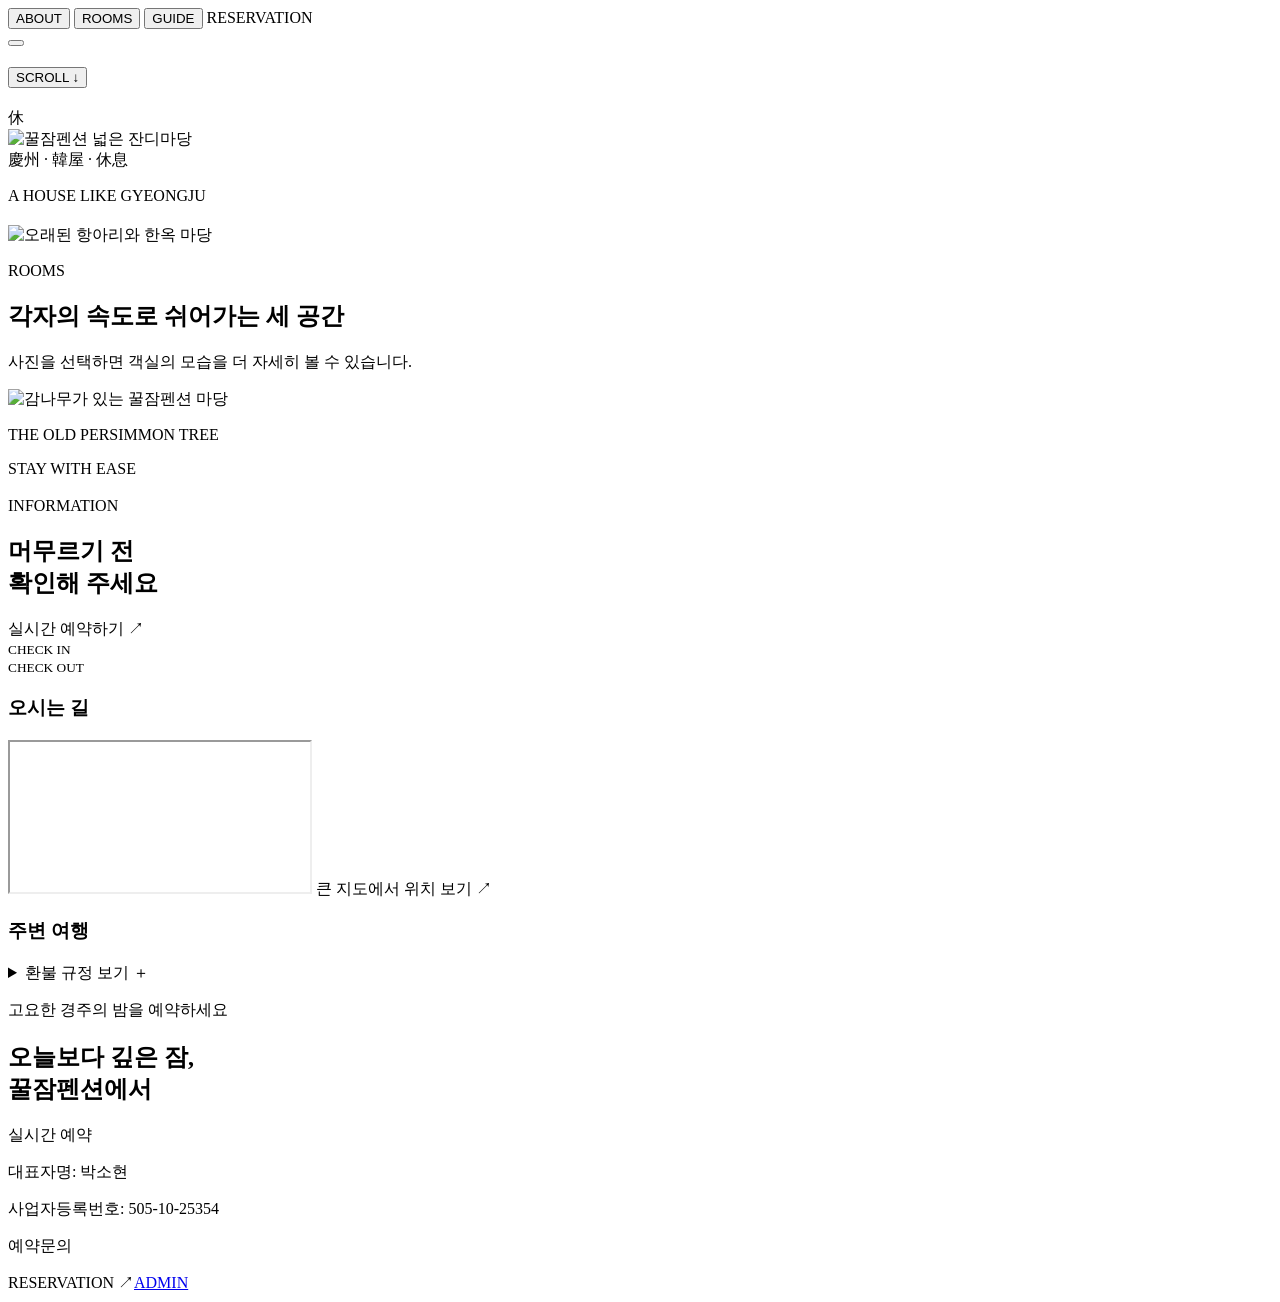
==== index.html @ 999bed1e "Add files via upload" ====
<!doctype html>
<html lang="ko">
<head>
  <meta charset="utf-8">
  <meta name="viewport" content="width=device-width, initial-scale=1">
  <title>경주 꿀잠펜션 | 프라이빗 한옥 독채펜션</title>
  <meta name="description" content="넓은 잔디마당과 오래된 감나무가 있는 경주 프라이빗 한옥 독채펜션">
  <meta property="og:title" content="경주 꿀잠펜션">
  <meta property="og:description" content="한옥의 시간 속에 머무는 편안한 밤">
  <meta property="og:image" content="assets/og.png">
  <link rel="stylesheet" href="assets/style.css">
</head>
<body>
  <main>
    <header class="site-header">
      <a class="brand" href="#top" aria-label="꿀잠펜션 홈"><span data-brand-en></span><strong data-brand></strong></a>
      <nav aria-label="주요 메뉴">
        <button type="button" data-go="story">ABOUT</button>
        <button type="button" data-go="rooms">ROOMS</button>
        <button type="button" data-go="guide">GUIDE</button>
        <a data-booking target="_blank" rel="noreferrer">RESERVATION</a>
      </nav>
      <button class="menu-button" type="button" aria-label="메뉴 열기"><i></i><i></i></button>
    </header>

    <section id="top" class="hero">
      <div class="hero-media" id="heroMedia"><div class="hero-shade"></div></div>
      <div class="hero-copy"><p id="heroEyebrow"></p><h1 id="heroTitle"></h1><em id="heroSubtitle"></em></div>
      <div class="hero-pager" id="heroPager" aria-label="메인 사진 선택"></div>
      <button class="scroll-cue" data-go="story" type="button">SCROLL <span>↓</span></button>
    </section>

    <section id="story" class="intro-section">
      <div class="intro-heading"><p class="eyebrow" id="introEyebrow"></p><h2 id="introTitle"></h2></div>
      <div class="intro-body"><p id="introBody"></p><div class="ink-mark">休</div></div>
    </section>

    <section class="story-section">
      <div class="story-image large"><img src="assets/images/exterior/exterior-04.webp" alt="꿀잠펜션 넓은 잔디마당"></div>
      <div class="story-copy">
        <span class="vertical-kicker">慶州 · 韓屋 · 休息</span>
        <p class="eyebrow">A HOUSE LIKE GYEONGJU</p>
        <h2 id="storyTitle"></h2><p id="storyBody"></p>
        <div class="story-detail"><img src="assets/images/exterior/exterior-02.webp" alt="오래된 항아리와 한옥 마당"></div>
      </div>
    </section>

    <section id="rooms" class="rooms-section">
      <div class="section-title"><div><p class="eyebrow">ROOMS</p><h2>각자의 속도로 쉬어가는 세 공간</h2></div><p>사진을 선택하면 객실의 모습을 더 자세히 볼 수 있습니다.</p></div>
      <div class="room-list" id="roomList"></div>
    </section>

    <section class="amenity-section">
      <div class="amenity-photo"><img src="assets/images/exterior/exterior-03.webp" alt="감나무가 있는 꿀잠펜션 마당"><p>THE OLD PERSIMMON TREE</p></div>
      <div class="amenity-copy"><p class="eyebrow">STAY WITH EASE</p><h2 id="amenityTitle"></h2><ul id="amenities"></ul></div>
    </section>

    <section id="guide" class="guide-section">
      <div class="guide-heading"><p class="eyebrow">INFORMATION</p><h2>머무르기 전<br>확인해 주세요</h2><a data-booking target="_blank" rel="noreferrer">실시간 예약하기 <span>↗</span></a></div>
      <div class="guide-content">
        <div class="time-grid"><div><small>CHECK IN</small><strong id="checkIn"></strong></div><div><small>CHECK OUT</small><strong id="checkOut"></strong></div></div>
        <div class="guide-row"><h3>오시는 길</h3><p id="address"></p></div>
        <div class="map-card">
          <iframe id="mapFrame" title="꿀잠펜션 위치 지도" loading="lazy" referrerpolicy="no-referrer-when-downgrade" allowfullscreen></iframe>
          <a id="mapLink" target="_blank" rel="noreferrer">큰 지도에서 위치 보기 <span>↗</span></a>
        </div>
        <div class="guide-row"><h3>주변 여행</h3><ul id="nearby"></ul></div>
        <details class="refund"><summary>환불 규정 보기 <span>＋</span></summary><ul id="refundPolicy"></ul></details>
      </div>
    </section>

    <section class="reservation-band">
      <p>고요한 경주의 밤을 예약하세요</p><h2>오늘보다 깊은 잠,<br>꿀잠펜션에서</h2>
      <div><a data-booking target="_blank" rel="noreferrer">실시간 예약</a><a id="phoneLink"><span data-phone></span></a></div>
    </section>

    <footer>
      <div class="footer-brand"><span data-brand-en></span><strong data-brand></strong></div>
      <div><p id="footerAddress"></p><p>대표자명: <span id="representativeName">박소현</span></p><p>사업자등록번호: <span id="businessNumber">505-10-25354</span></p><p>예약문의 <span data-phone></span></p></div>
      <div class="footer-links"><a data-booking target="_blank" rel="noreferrer">RESERVATION ↗</a><a href="admin.html">ADMIN</a></div>
    </footer>

    <div class="popup-stack" id="popupStack" aria-live="polite"></div>
    <div class="room-modal" id="roomModal" hidden></div>
  </main>
  <script src="site-data.js"></script>
  <script src="assets/site.js"></script>
</body>
</html>
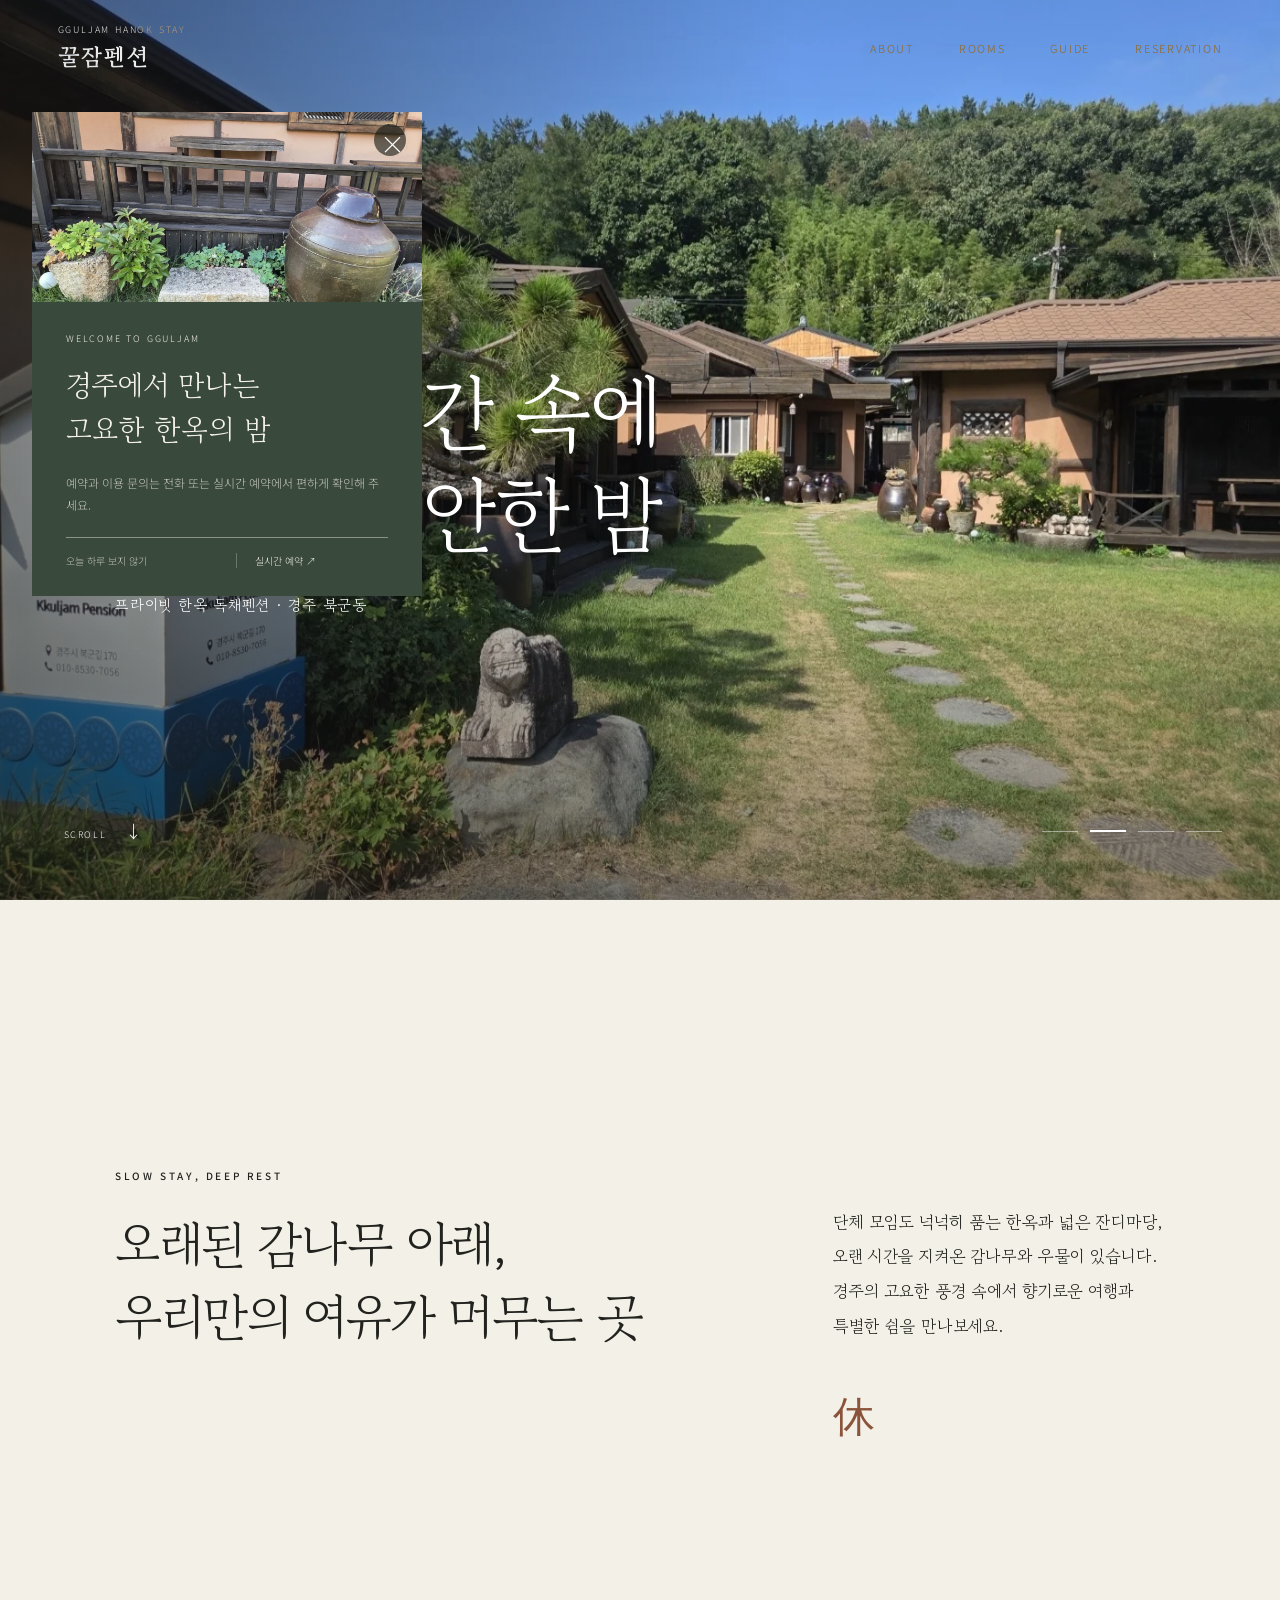
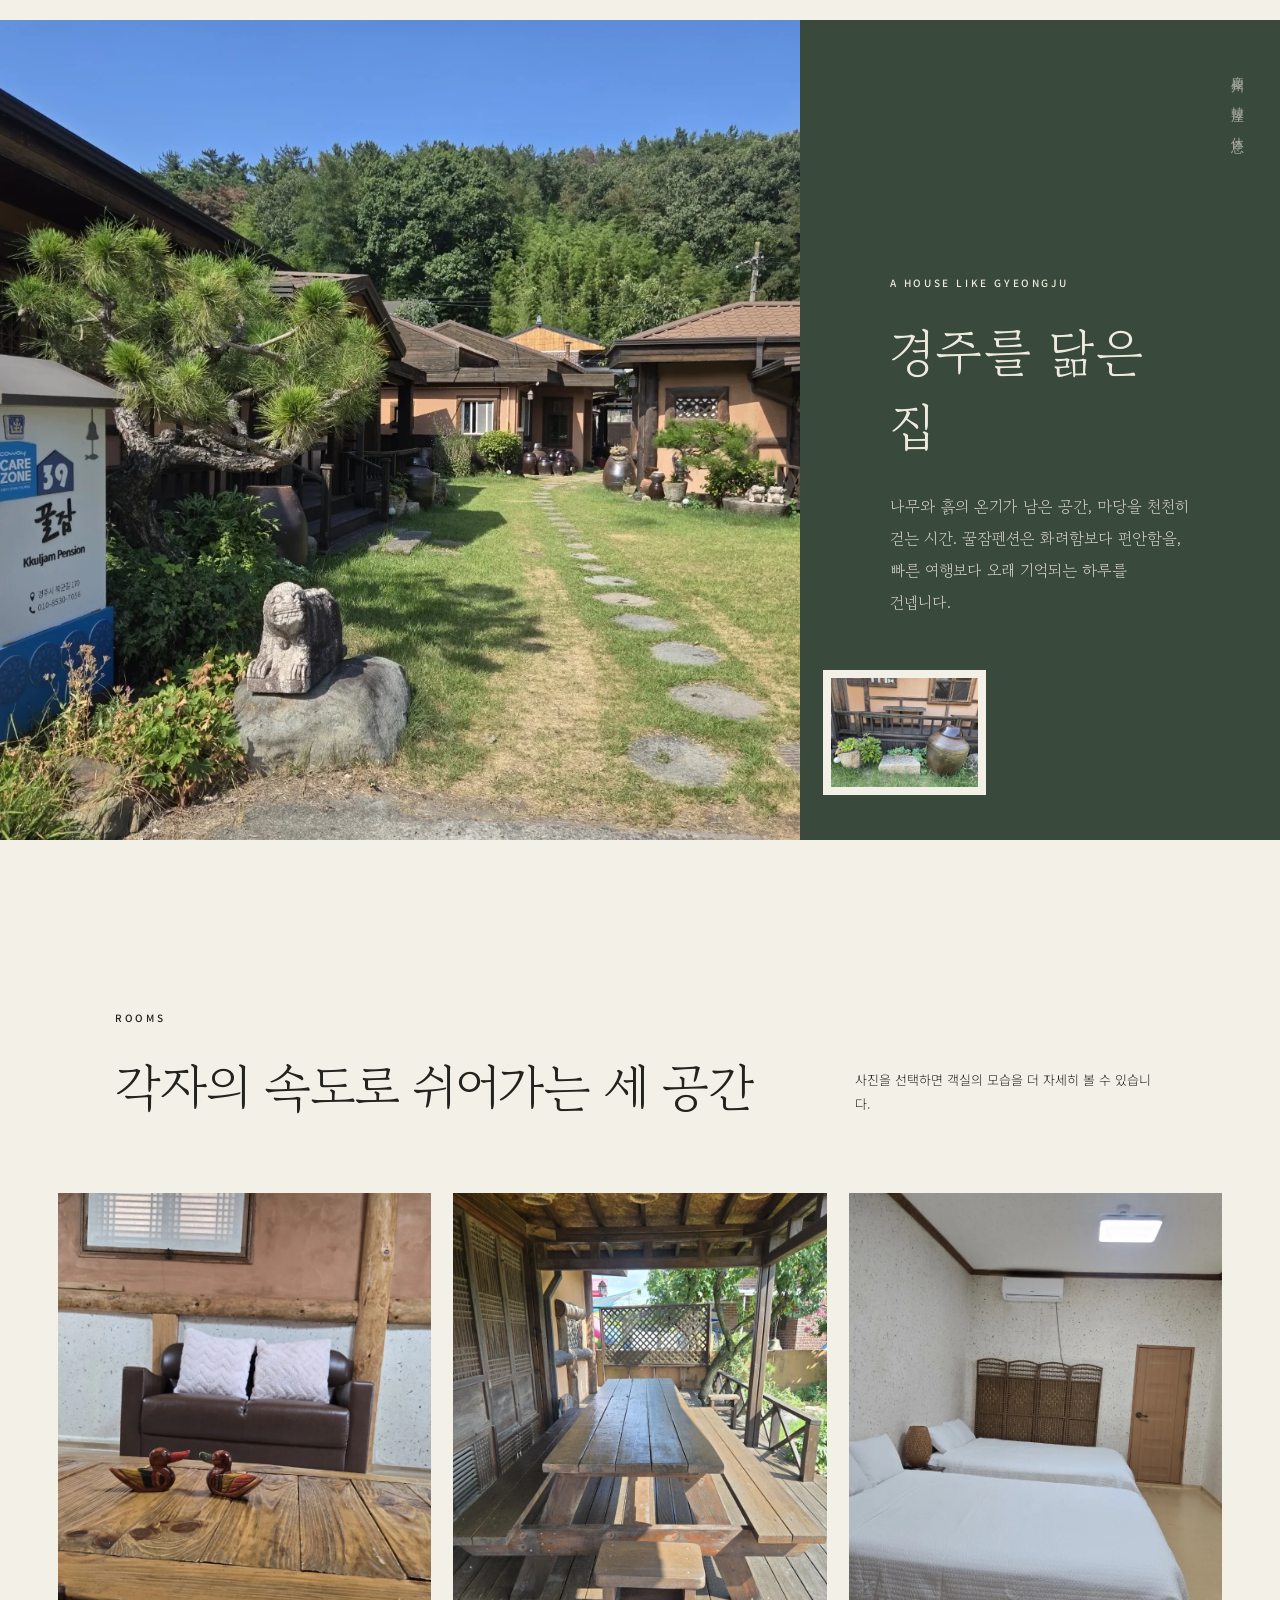
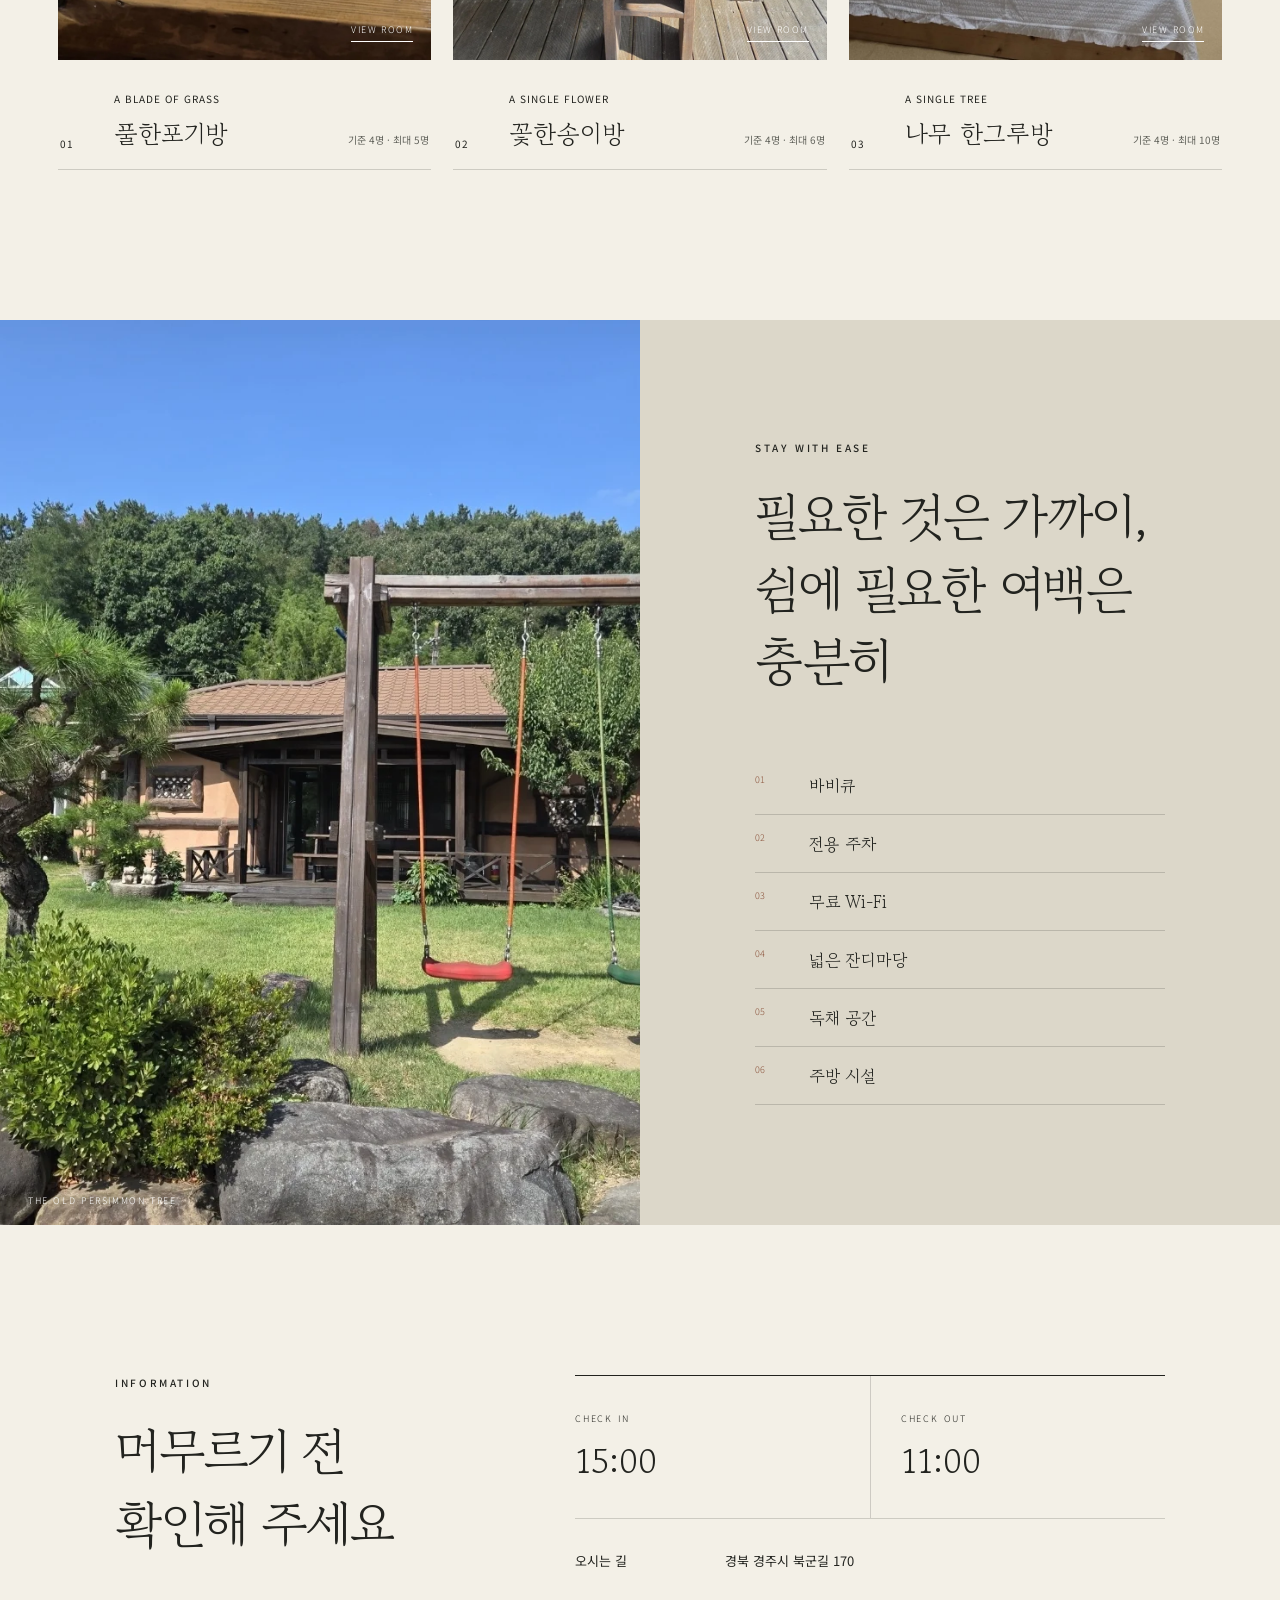
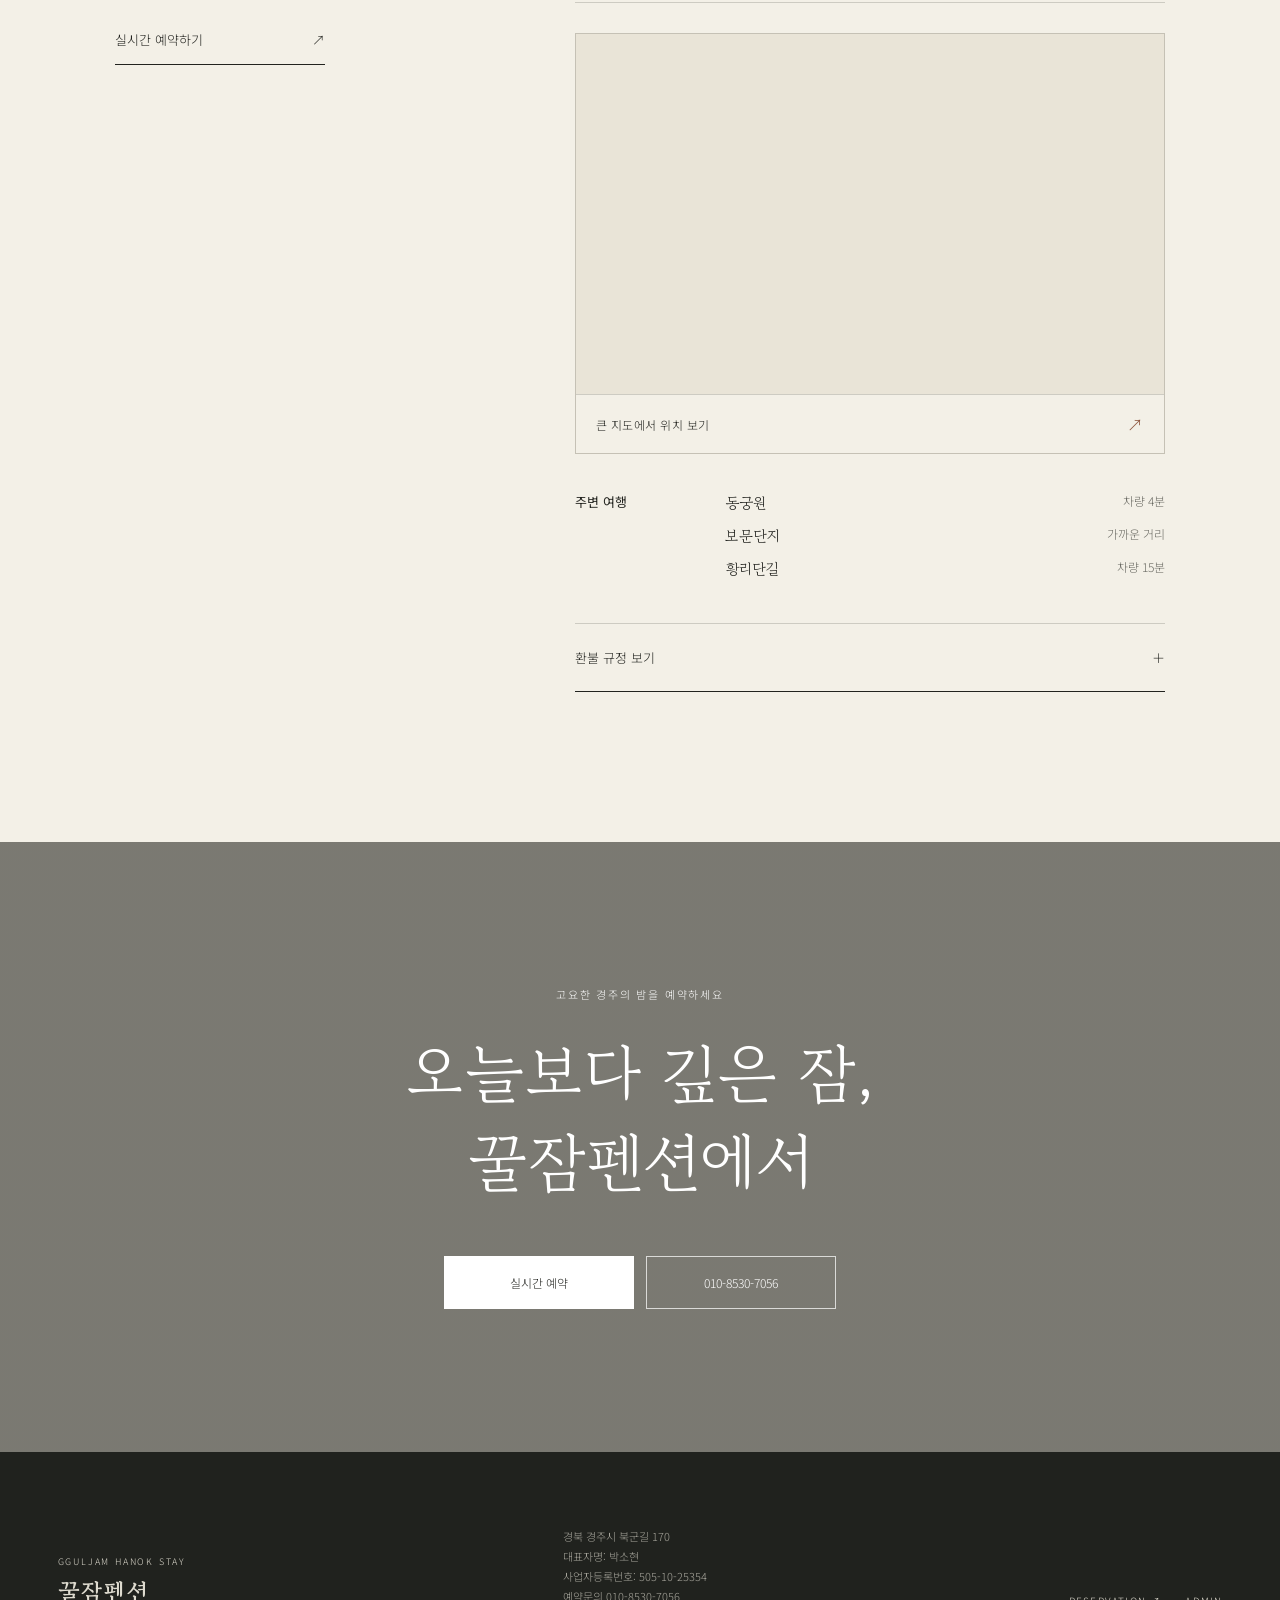
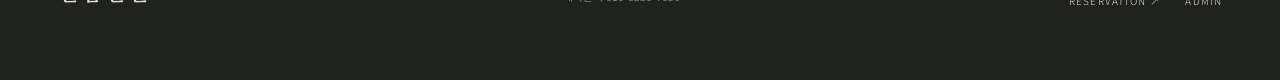
==== commit 43a604fb: "Force browsers to load corrected site data" ====
--- a/index.html
+++ b/index.html
@@ -83,7 +83,7 @@
     <div class="popup-stack" id="popupStack" aria-live="polite"></div>
     <div class="room-modal" id="roomModal" hidden></div>
   </main>
-  <script src="site-data.js"></script>
+  <script src="site-data.js?v=20260729-3"></script>
   <script src="assets/site.js"></script>
 </body>
 </html>
--- a/assets/style.css
+++ b/assets/style.css
@@ -0,0 +1,1192 @@
+@import url("https://fonts.googleapis.com/css2?family=Gowun+Batang:wght@400;700&family=Noto+Sans+KR:wght@300;400;500;600&display=swap");
+
+:root {
+  --ink: #22231f;
+  --paper: #f3f0e7;
+  --paper-dark: #e9e4d7;
+  --pine: #39493b;
+  --rust: #8c533b;
+  --line: rgba(34, 35, 31, 0.18);
+}
+
+* {
+  box-sizing: border-box;
+}
+
+[hidden] {
+  display: none !important;
+}
+
+html {
+  scroll-behavior: smooth;
+}
+
+body {
+  margin: 0;
+  color: var(--ink);
+  background: var(--paper);
+  font-family: "Noto Sans KR", sans-serif;
+  font-weight: 300;
+}
+
+button,
+input,
+textarea,
+select {
+  font: inherit;
+}
+
+button,
+a {
+  -webkit-tap-highlight-color: transparent;
+}
+
+a {
+  color: inherit;
+  text-decoration: none;
+}
+
+img {
+  display: block;
+  width: 100%;
+}
+
+.site-header {
+  position: fixed;
+  z-index: 50;
+  top: 0;
+  left: 0;
+  right: 0;
+  height: 96px;
+  display: flex;
+  align-items: center;
+  justify-content: space-between;
+  padding: 0 4.5vw;
+  color: white;
+  mix-blend-mode: difference;
+}
+
+.brand {
+  display: flex;
+  flex-direction: column;
+  gap: 3px;
+}
+
+.brand span,
+.footer-brand span {
+  font-size: 9px;
+  letter-spacing: 0.2em;
+}
+
+.brand strong,
+.footer-brand strong {
+  font-family: "Gowun Batang", serif;
+  font-size: 23px;
+  letter-spacing: 0.08em;
+}
+
+.site-header nav {
+  display: flex;
+  align-items: center;
+  gap: clamp(22px, 3.5vw, 56px);
+}
+
+.site-header nav button,
+.site-header nav a {
+  border: 0;
+  padding: 10px 0;
+  background: transparent;
+  color: inherit;
+  cursor: pointer;
+  font-size: 11px;
+  letter-spacing: 0.16em;
+}
+
+.menu-button {
+  display: none;
+}
+
+.hero {
+  position: relative;
+  height: 100svh;
+  min-height: 640px;
+  overflow: hidden;
+  color: #fff;
+}
+
+.hero-media,
+.hero-media img,
+.hero-shade {
+  position: absolute;
+  inset: 0;
+}
+
+.hero-media img {
+  height: 100%;
+  object-fit: cover;
+  opacity: 0;
+  transform: scale(1.035);
+  transition:
+    opacity 1.9s cubic-bezier(.4, 0, .2, 1),
+    transform 8s cubic-bezier(.2, .55, .25, 1);
+  will-change: opacity, transform;
+}
+
+.hero-media img.active {
+  opacity: 1;
+  transform: scale(1);
+}
+
+.hero-shade {
+  background:
+    linear-gradient(90deg, rgba(20, 21, 18, 0.5), transparent 62%),
+    linear-gradient(0deg, rgba(20, 21, 18, 0.4), transparent 46%);
+}
+
+.hero-copy {
+  position: absolute;
+  left: 9vw;
+  top: 50%;
+  transform: translateY(-44%);
+}
+
+.hero-copy p,
+.eyebrow {
+  margin: 0 0 24px;
+  font-size: 10px;
+  font-weight: 500;
+  letter-spacing: 0.26em;
+}
+
+.hero-copy h1 {
+  margin: 0;
+  font-family: "Gowun Batang", serif;
+  font-size: clamp(48px, 6.5vw, 94px);
+  font-weight: 400;
+  line-height: 1.23;
+  letter-spacing: -0.055em;
+}
+
+.hero-copy h1 span,
+.intro-heading h2 span,
+.amenity-copy h2 span,
+.welcome-popup h2 span {
+  display: block;
+}
+
+.hero-copy em {
+  display: block;
+  margin-top: 30px;
+  font-family: "Gowun Batang", serif;
+  font-size: 15px;
+  font-style: normal;
+  letter-spacing: 0.05em;
+}
+
+.hero-pager {
+  position: absolute;
+  right: 4.5vw;
+  bottom: 60px;
+  display: flex;
+  gap: 12px;
+}
+
+.hero-pager button {
+  width: 36px;
+  height: 18px;
+  border: 0;
+  padding: 8px 0;
+  background: transparent;
+  cursor: pointer;
+}
+
+.hero-pager span {
+  display: block;
+  height: 1px;
+  background: rgba(255,255,255,.45);
+}
+
+.hero-pager .active span {
+  height: 2px;
+  background: #fff;
+}
+
+.scroll-cue {
+  position: absolute;
+  left: 4.5vw;
+  bottom: 56px;
+  border: 0;
+  background: transparent;
+  color: white;
+  font-size: 9px;
+  letter-spacing: 0.18em;
+  cursor: pointer;
+}
+
+.scroll-cue span {
+  margin-left: 14px;
+  font-size: 17px;
+}
+
+.intro-section {
+  min-height: 720px;
+  display: grid;
+  grid-template-columns: 1.3fr 0.7fr;
+  gap: 8vw;
+  align-items: center;
+  padding: 130px 9vw;
+}
+
+.intro-heading h2,
+.amenity-copy h2,
+.guide-heading h2 {
+  margin: 0;
+  font-family: "Gowun Batang", serif;
+  font-size: clamp(38px, 4vw, 64px);
+  font-weight: 400;
+  line-height: 1.42;
+  letter-spacing: -0.05em;
+}
+
+.intro-body {
+  align-self: end;
+  max-width: 470px;
+  padding-bottom: 45px;
+}
+
+.intro-body > p {
+  margin: 0;
+  font-family: "Gowun Batang", serif;
+  font-size: 17px;
+  line-height: 2.05;
+  word-break: keep-all;
+}
+
+.ink-mark {
+  margin-top: 38px;
+  color: var(--rust);
+  font-family: "Gowun Batang", serif;
+  font-size: 42px;
+}
+
+.story-section {
+  display: grid;
+  grid-template-columns: 1.25fr 0.75fr;
+  min-height: 820px;
+  background: var(--pine);
+  color: #eeeade;
+}
+
+.story-image img {
+  height: 100%;
+  object-fit: cover;
+}
+
+.story-copy {
+  position: relative;
+  display: flex;
+  flex-direction: column;
+  justify-content: center;
+  padding: 110px 7vw;
+}
+
+.vertical-kicker {
+  position: absolute;
+  top: 46px;
+  right: 32px;
+  writing-mode: vertical-rl;
+  font-family: "Gowun Batang", serif;
+  font-size: 13px;
+  letter-spacing: 0.25em;
+  opacity: .6;
+}
+
+.story-copy h2 {
+  margin: 0 0 28px;
+  font-family: "Gowun Batang", serif;
+  font-size: clamp(38px, 4vw, 58px);
+  font-weight: 400;
+}
+
+.story-copy > p:not(.eyebrow) {
+  margin: 0;
+  font-family: "Gowun Batang", serif;
+  font-size: 16px;
+  line-height: 2;
+  word-break: keep-all;
+  opacity: .82;
+}
+
+.story-detail {
+  width: 54%;
+  margin: 52px 0 -210px -22%;
+  border: 8px solid var(--paper);
+}
+
+.rooms-section {
+  padding: 170px 4.5vw 150px;
+}
+
+.section-title {
+  display: flex;
+  justify-content: space-between;
+  align-items: end;
+  margin: 0 4.5vw 70px;
+}
+
+.section-title h2 {
+  margin: 0;
+  font-family: "Gowun Batang", serif;
+  font-size: clamp(34px, 4vw, 58px);
+  font-weight: 400;
+  letter-spacing: -0.04em;
+}
+
+.section-title > p {
+  max-width: 310px;
+  margin: 0 0 8px;
+  font-size: 13px;
+  line-height: 1.8;
+}
+
+.room-list {
+  display: grid;
+  grid-template-columns: repeat(3, 1fr);
+  gap: 22px;
+}
+
+.room-card button {
+  display: block;
+  width: 100%;
+  border: 0;
+  padding: 0;
+  background: transparent;
+  color: inherit;
+  text-align: left;
+  cursor: pointer;
+}
+
+.room-photo {
+  position: relative;
+  aspect-ratio: 4 / 5;
+  overflow: hidden;
+  background: var(--paper-dark);
+}
+
+.room-photo img {
+  height: 100%;
+  object-fit: cover;
+  transition: transform .7s ease;
+}
+
+.room-card button:hover .room-photo img {
+  transform: scale(1.035);
+}
+
+.room-photo span {
+  position: absolute;
+  right: 18px;
+  bottom: 18px;
+  border-bottom: 1px solid white;
+  padding-bottom: 5px;
+  color: white;
+  font-size: 9px;
+  letter-spacing: .16em;
+}
+
+.room-meta {
+  display: grid;
+  grid-template-columns: 40px 1fr auto;
+  align-items: end;
+  gap: 14px;
+  padding: 24px 2px 18px;
+  border-bottom: 1px solid var(--line);
+}
+
+.room-meta > p,
+.room-meta small,
+.room-meta strong {
+  margin: 0;
+  font-size: 10px;
+  font-weight: 400;
+  letter-spacing: .1em;
+}
+
+.room-meta h3 {
+  margin: 7px 0 0;
+  font-family: "Gowun Batang", serif;
+  font-size: 25px;
+  font-weight: 400;
+}
+
+.room-meta strong {
+  padding-bottom: 4px;
+  color: #62635c;
+  letter-spacing: 0;
+}
+
+.amenity-section {
+  display: grid;
+  grid-template-columns: 1fr 1fr;
+  min-height: 780px;
+  background: #dcd7c9;
+}
+
+.amenity-photo {
+  position: relative;
+}
+
+.amenity-photo img {
+  height: 100%;
+  object-fit: cover;
+}
+
+.amenity-photo p {
+  position: absolute;
+  left: 28px;
+  bottom: 18px;
+  margin: 0;
+  color: white;
+  font-size: 9px;
+  letter-spacing: .18em;
+}
+
+.amenity-copy {
+  padding: 120px 9vw;
+}
+
+.amenity-copy ul {
+  margin: 60px 0 0;
+  padding: 0;
+  list-style: none;
+}
+
+.amenity-copy li {
+  display: grid;
+  grid-template-columns: 54px 1fr;
+  padding: 16px 0;
+  border-bottom: 1px solid var(--line);
+  font-family: "Gowun Batang", serif;
+  font-size: 17px;
+}
+
+.amenity-copy li span {
+  color: var(--rust);
+  font-family: "Noto Sans KR", sans-serif;
+  font-size: 9px;
+}
+
+.guide-section {
+  display: grid;
+  grid-template-columns: .72fr 1.28fr;
+  padding: 150px 9vw;
+  gap: 10vw;
+}
+
+.guide-heading a {
+  display: inline-flex;
+  justify-content: space-between;
+  min-width: 210px;
+  margin-top: 55px;
+  padding: 15px 0;
+  border-bottom: 1px solid var(--ink);
+  font-size: 13px;
+}
+
+.guide-content {
+  border-top: 1px solid var(--ink);
+}
+
+.time-grid {
+  display: grid;
+  grid-template-columns: 1fr 1fr;
+  border-bottom: 1px solid var(--line);
+}
+
+.time-grid > div {
+  padding: 36px 30px 32px 0;
+}
+
+.time-grid > div + div {
+  border-left: 1px solid var(--line);
+  padding-left: 30px;
+}
+
+.time-grid small {
+  display: block;
+  margin-bottom: 12px;
+  font-size: 9px;
+  letter-spacing: .2em;
+}
+
+.time-grid strong {
+  font-family: "Gowun Batang", serif;
+  font-size: 34px;
+  font-weight: 400;
+}
+
+.guide-row {
+  display: grid;
+  grid-template-columns: 120px 1fr;
+  gap: 30px;
+  padding: 32px 0;
+  border-bottom: 1px solid var(--line);
+}
+
+.guide-row h3,
+.guide-row p {
+  margin: 0;
+  font-size: 13px;
+  font-weight: 400;
+}
+
+.guide-row ul {
+  margin: 0;
+  padding: 0;
+  list-style: none;
+}
+
+.guide-row li {
+  display: flex;
+  justify-content: space-between;
+  margin-bottom: 12px;
+  font-family: "Gowun Batang", serif;
+  font-size: 15px;
+}
+
+.guide-row li em {
+  color: #6a6a63;
+  font-family: "Noto Sans KR", sans-serif;
+  font-size: 12px;
+  font-style: normal;
+}
+
+.map-card {
+  overflow: hidden;
+  margin: 30px 0 6px;
+  border: 1px solid var(--line);
+  background: var(--paper-dark);
+}
+
+.map-card iframe {
+  display: block;
+  width: 100%;
+  height: 360px;
+  border: 0;
+  filter: saturate(.72) sepia(.08);
+}
+
+.map-card a {
+  display: flex;
+  justify-content: space-between;
+  align-items: center;
+  padding: 17px 20px;
+  border-top: 1px solid var(--line);
+  background: var(--paper);
+  font-size: 12px;
+  letter-spacing: .04em;
+}
+
+.map-card a span {
+  color: var(--rust);
+  font-size: 16px;
+}
+
+.refund {
+  padding: 24px 0;
+  border-bottom: 1px solid var(--ink);
+}
+
+.refund summary {
+  display: flex;
+  justify-content: space-between;
+  cursor: pointer;
+  font-size: 13px;
+  list-style: none;
+}
+
+.refund ul {
+  columns: 2;
+  margin: 25px 0 5px;
+  padding-left: 18px;
+  color: #62635c;
+  font-size: 12px;
+  line-height: 2;
+}
+
+.reservation-band {
+  min-height: 610px;
+  display: flex;
+  flex-direction: column;
+  align-items: center;
+  justify-content: center;
+  padding: 100px 24px;
+  text-align: center;
+  color: white;
+  background:
+    linear-gradient(rgba(35,35,29,.58), rgba(35,35,29,.58)),
+    url("/images/exterior/exterior-01.webp") center / cover;
+}
+
+.reservation-band > p {
+  margin: 0 0 25px;
+  font-size: 11px;
+  letter-spacing: .16em;
+}
+
+.reservation-band h2 {
+  margin: 0;
+  font-family: "Gowun Batang", serif;
+  font-size: clamp(42px, 5vw, 72px);
+  font-weight: 400;
+  line-height: 1.4;
+}
+
+.reservation-band > div {
+  display: flex;
+  gap: 12px;
+  margin-top: 50px;
+}
+
+.reservation-band a {
+  min-width: 190px;
+  padding: 17px 25px;
+  border: 1px solid rgba(255,255,255,.72);
+  font-size: 12px;
+}
+
+.reservation-band a:first-child {
+  background: white;
+  color: var(--ink);
+}
+
+footer {
+  display: grid;
+  grid-template-columns: 1fr 1fr auto;
+  align-items: end;
+  gap: 30px;
+  padding: 72px 4.5vw;
+  background: #20221e;
+  color: #dedbcf;
+}
+
+.footer-brand {
+  display: flex;
+  flex-direction: column;
+  gap: 6px;
+}
+
+footer p {
+  margin: 4px 0;
+  font-size: 11px;
+  opacity: .72;
+}
+
+.footer-links {
+  display: flex;
+  gap: 24px;
+  font-size: 10px;
+  letter-spacing: .12em;
+}
+
+.popup-stack {
+  position: fixed;
+  z-index: 60;
+  top: 112px;
+  left: 32px;
+  width: min(390px, calc(100vw - 36px));
+  max-height: calc(100vh - 132px);
+  display: flex;
+  flex-direction: column;
+  gap: 18px;
+  overflow-y: auto;
+  scrollbar-width: thin;
+}
+
+.welcome-popup {
+  position: relative;
+  flex: 0 0 auto;
+  width: 100%;
+  padding: 0;
+  overflow: hidden;
+  color: #f4f1e7;
+  background: var(--pine);
+  box-shadow: 0 22px 60px rgba(0,0,0,.22);
+}
+
+.welcome-popup > button {
+  position: absolute;
+  top: 12px;
+  right: 16px;
+  border: 0;
+  background: transparent;
+  width: 32px;
+  height: 32px;
+  border-radius: 50%;
+  color: white;
+  background: rgba(22,28,23,.62);
+  font-size: 25px;
+  cursor: pointer;
+}
+
+.popup-photo {
+  height: 190px;
+  background: #222a23;
+}
+
+.popup-photo img {
+  height: 100%;
+  object-fit: cover;
+}
+
+.popup-content {
+  padding: 30px 34px 28px;
+}
+
+.popup-content > p {
+  margin: 0 0 18px;
+  font-size: 9px;
+  letter-spacing: .2em;
+}
+
+.popup-content h2 {
+  margin: 0;
+  font-family: "Gowun Batang", serif;
+  font-size: 29px;
+  font-weight: 400;
+  line-height: 1.5;
+}
+
+.popup-content em {
+  display: block;
+  margin: 22px 0;
+  font-size: 12px;
+  font-style: normal;
+  line-height: 1.8;
+  opacity: .76;
+}
+
+.popup-actions {
+  display: grid;
+  grid-template-columns: 1fr 1fr;
+  gap: 18px;
+  align-items: center;
+  padding-top: 15px;
+  border-top: 1px solid rgba(255,255,255,.4);
+}
+
+.popup-actions button,
+.popup-actions a {
+  border: 0;
+  padding: 0;
+  color: inherit;
+  background: transparent;
+  font-size: 10px;
+}
+
+.popup-actions button {
+  cursor: pointer;
+  text-align: left;
+  opacity: .75;
+}
+
+.popup-actions a {
+  display: flex;
+  justify-content: space-between;
+  border-left: 1px solid rgba(255,255,255,.25);
+  padding-left: 18px;
+}
+
+.floating-call {
+  position: fixed;
+  z-index: 45;
+  right: 24px;
+  bottom: 24px;
+  width: 54px;
+  height: 54px;
+  display: none;
+  align-items: center;
+  justify-content: center;
+  border-radius: 50%;
+  color: white;
+  background: var(--rust);
+  box-shadow: 0 8px 25px rgba(0,0,0,.25);
+}
+
+.room-modal {
+  position: fixed;
+  z-index: 100;
+  inset: 0;
+  display: grid;
+  grid-template-columns: 1.4fr .6fr;
+  background: #191a17;
+  color: white;
+}
+
+.modal-close {
+  position: absolute;
+  z-index: 2;
+  top: 24px;
+  right: 30px;
+  border: 0;
+  background: transparent;
+  color: white;
+  font-size: 34px;
+  cursor: pointer;
+}
+
+.modal-photo {
+  position: relative;
+  min-height: 0;
+  background: #0d0e0c;
+}
+
+.modal-photo img {
+  height: 100%;
+  object-fit: contain;
+}
+
+.modal-photo button {
+  position: absolute;
+  bottom: 25px;
+  width: 50px;
+  height: 50px;
+  border: 1px solid rgba(255,255,255,.6);
+  color: white;
+  background: rgba(20,20,18,.4);
+  cursor: pointer;
+}
+
+.modal-photo button:first-of-type {
+  right: 78px;
+}
+
+.modal-photo button:last-of-type {
+  right: 22px;
+}
+
+.modal-info {
+  display: flex;
+  flex-direction: column;
+  justify-content: center;
+  padding: 8vw 6vw;
+  background: var(--pine);
+}
+
+.modal-info > p {
+  margin: 0 0 20px;
+  font-size: 9px;
+  letter-spacing: .18em;
+}
+
+.modal-info h2 {
+  margin: 0 0 15px;
+  font-family: "Gowun Batang", serif;
+  font-size: clamp(36px, 4vw, 58px);
+  font-weight: 400;
+}
+
+.modal-info strong {
+  font-size: 12px;
+  font-weight: 400;
+}
+
+.modal-info em {
+  margin-top: 35px;
+  font-family: "Gowun Batang", serif;
+  font-size: 15px;
+  font-style: normal;
+  line-height: 2;
+  opacity: .78;
+}
+
+.modal-count {
+  margin-top: 60px;
+  font-size: 10px;
+  letter-spacing: .12em;
+}
+
+@media (max-width: 900px) {
+  .site-header {
+    height: 78px;
+    padding: 0 22px;
+  }
+
+  .site-header nav {
+    position: fixed;
+    inset: 0;
+    display: flex;
+    flex-direction: column;
+    justify-content: center;
+    gap: 20px;
+    color: white;
+    background: var(--pine);
+    opacity: 0;
+    pointer-events: none;
+    transition: opacity .25s ease;
+  }
+
+  .site-header nav.open {
+    opacity: 1;
+    pointer-events: auto;
+  }
+
+  .site-header nav button,
+  .site-header nav a {
+    font-family: "Gowun Batang", serif;
+    font-size: 24px;
+  }
+
+  .menu-button {
+    position: relative;
+    z-index: 2;
+    display: block;
+    width: 34px;
+    height: 34px;
+    border: 0;
+    background: transparent;
+  }
+
+  .menu-button i {
+    position: absolute;
+    left: 4px;
+    width: 25px;
+    height: 1px;
+    background: white;
+  }
+
+  .menu-button i:first-child { top: 12px; }
+  .menu-button i:last-child { top: 20px; }
+
+  .hero-copy {
+    left: 8vw;
+    right: 8vw;
+  }
+
+  .hero-copy h1 {
+    font-size: clamp(44px, 12vw, 72px);
+  }
+
+  .hero-pager {
+    right: 22px;
+    bottom: 36px;
+  }
+
+  .scroll-cue {
+    left: 22px;
+    bottom: 33px;
+  }
+
+  .intro-section,
+  .story-section,
+  .amenity-section,
+  .guide-section {
+    grid-template-columns: 1fr;
+  }
+
+  .intro-section {
+    min-height: 0;
+    padding: 110px 8vw;
+  }
+
+  .intro-body {
+    padding-bottom: 0;
+  }
+
+  .story-image {
+    height: 65vw;
+    min-height: 380px;
+  }
+
+  .story-copy {
+    padding: 90px 9vw 150px;
+  }
+
+  .story-detail {
+    width: 48%;
+    margin: 50px 0 -210px 45%;
+  }
+
+  .rooms-section {
+    padding-top: 140px;
+  }
+
+  .section-title {
+    align-items: start;
+    flex-direction: column;
+    gap: 25px;
+  }
+
+  .room-list {
+    grid-template-columns: 1fr;
+    gap: 60px;
+  }
+
+  .room-photo {
+    aspect-ratio: 4 / 3;
+  }
+
+  .amenity-photo {
+    min-height: 520px;
+  }
+
+  .amenity-copy {
+    padding: 100px 9vw;
+  }
+
+  .guide-section {
+    padding: 110px 9vw;
+  }
+
+  .reservation-band a {
+    min-width: 160px;
+  }
+
+  footer {
+    grid-template-columns: 1fr 1fr;
+  }
+
+  .footer-links {
+    grid-column: 1 / -1;
+  }
+
+  .room-modal {
+    grid-template-columns: 1fr;
+    grid-template-rows: 65vh 35vh;
+  }
+
+  .modal-info {
+    padding: 35px 8vw;
+  }
+
+  .modal-info em,
+  .modal-count {
+    margin-top: 15px;
+  }
+}
+
+@media (max-width: 560px) {
+  .hero {
+    min-height: 620px;
+  }
+
+  .hero-media img {
+    object-position: 58% center;
+  }
+
+  .hero-copy h1 {
+    font-size: 44px;
+  }
+
+  .hero-copy em {
+    font-size: 13px;
+  }
+
+  .intro-heading h2,
+  .amenity-copy h2,
+  .guide-heading h2 {
+    font-size: 36px;
+  }
+
+  .story-copy {
+    padding-bottom: 120px;
+  }
+
+  .story-detail {
+    width: 62%;
+    margin-left: 32%;
+  }
+
+  .rooms-section {
+    padding: 120px 20px 100px;
+  }
+
+  .section-title {
+    margin: 0 0 50px;
+  }
+
+  .room-meta {
+    grid-template-columns: 30px 1fr;
+  }
+
+  .room-meta strong {
+    grid-column: 2;
+  }
+
+  .amenity-photo {
+    min-height: 420px;
+  }
+
+  .time-grid {
+    grid-template-columns: 1fr;
+  }
+
+  .time-grid > div + div {
+    border-left: 0;
+    border-top: 1px solid var(--line);
+    padding-left: 0;
+  }
+
+  .guide-row {
+    grid-template-columns: 1fr;
+    gap: 18px;
+  }
+
+  .map-card iframe {
+    height: 300px;
+  }
+
+  .refund ul {
+    columns: 1;
+  }
+
+  .reservation-band > div {
+    width: 100%;
+    flex-direction: column;
+  }
+
+  footer {
+    grid-template-columns: 1fr;
+    gap: 30px;
+  }
+
+  .footer-links {
+    grid-column: auto;
+  }
+
+  .popup-stack {
+    top: 88px;
+    right: 18px;
+    left: 18px;
+    width: auto;
+    max-height: calc(100vh - 106px);
+  }
+
+  .floating-call {
+    display: flex;
+  }
+
+  .popup-stack:not(:empty) ~ .floating-call {
+    display: none;
+  }
+
+  .room-modal {
+    grid-template-rows: 58vh 42vh;
+  }
+
+  .modal-info h2 {
+    font-size: 34px;
+  }
+
+  .modal-info em {
+    display: none;
+  }
+}
+
+@media (prefers-reduced-motion: reduce) {
+  * {
+    scroll-behavior: auto !important;
+    transition-duration: .01ms !important;
+    animation-duration: .01ms !important;
+  }
+}
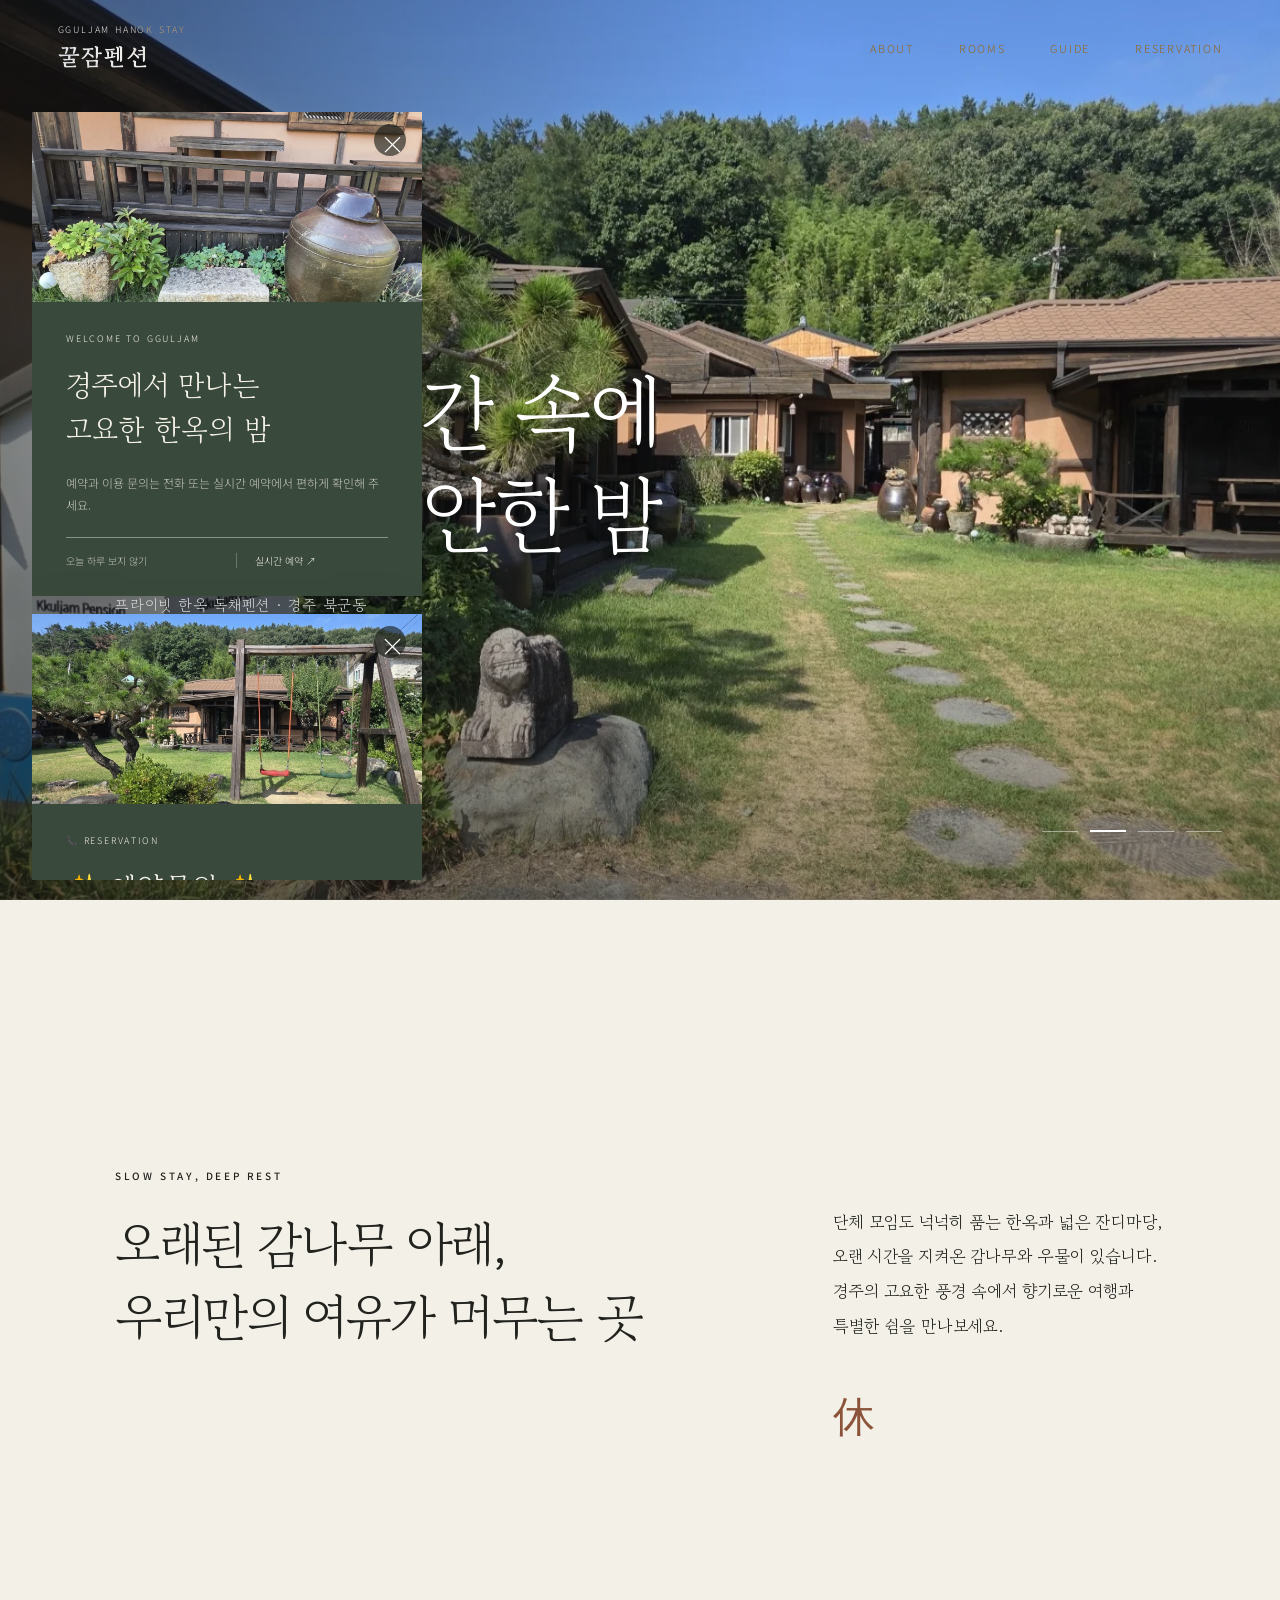
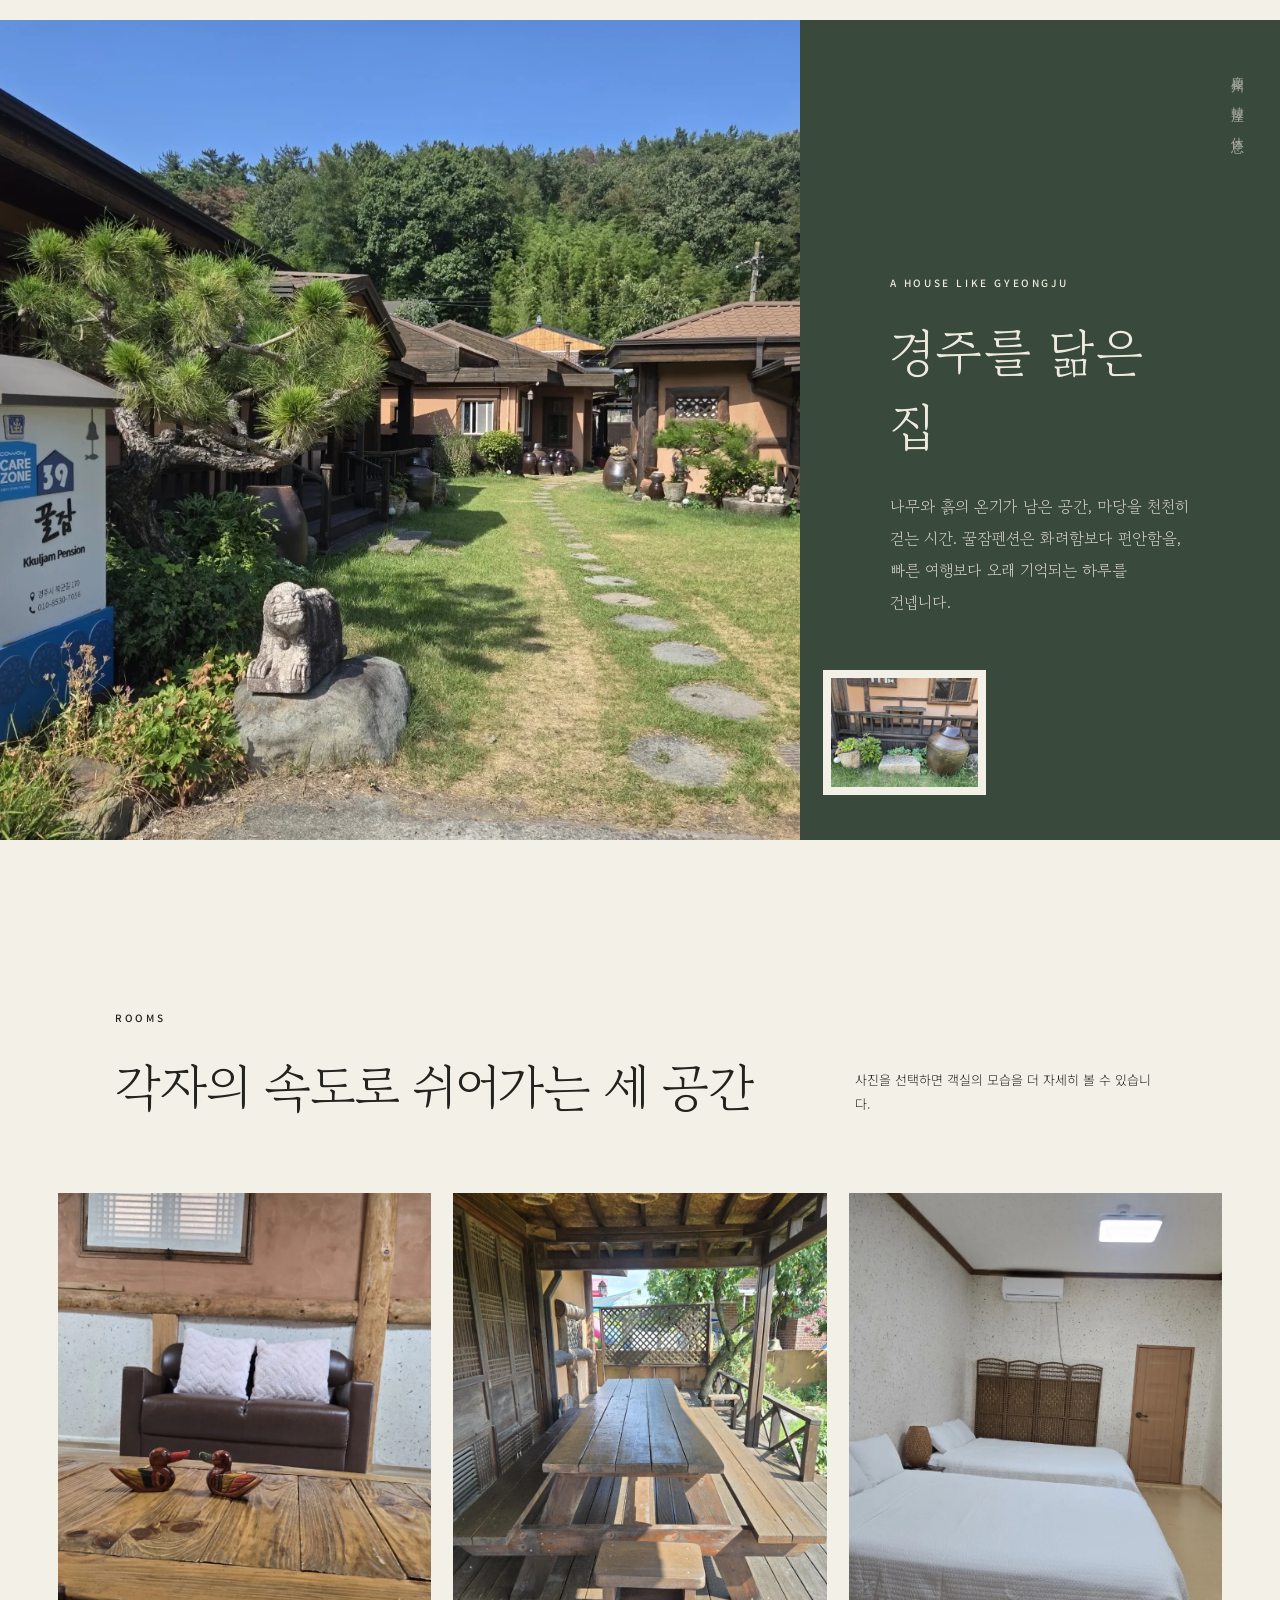
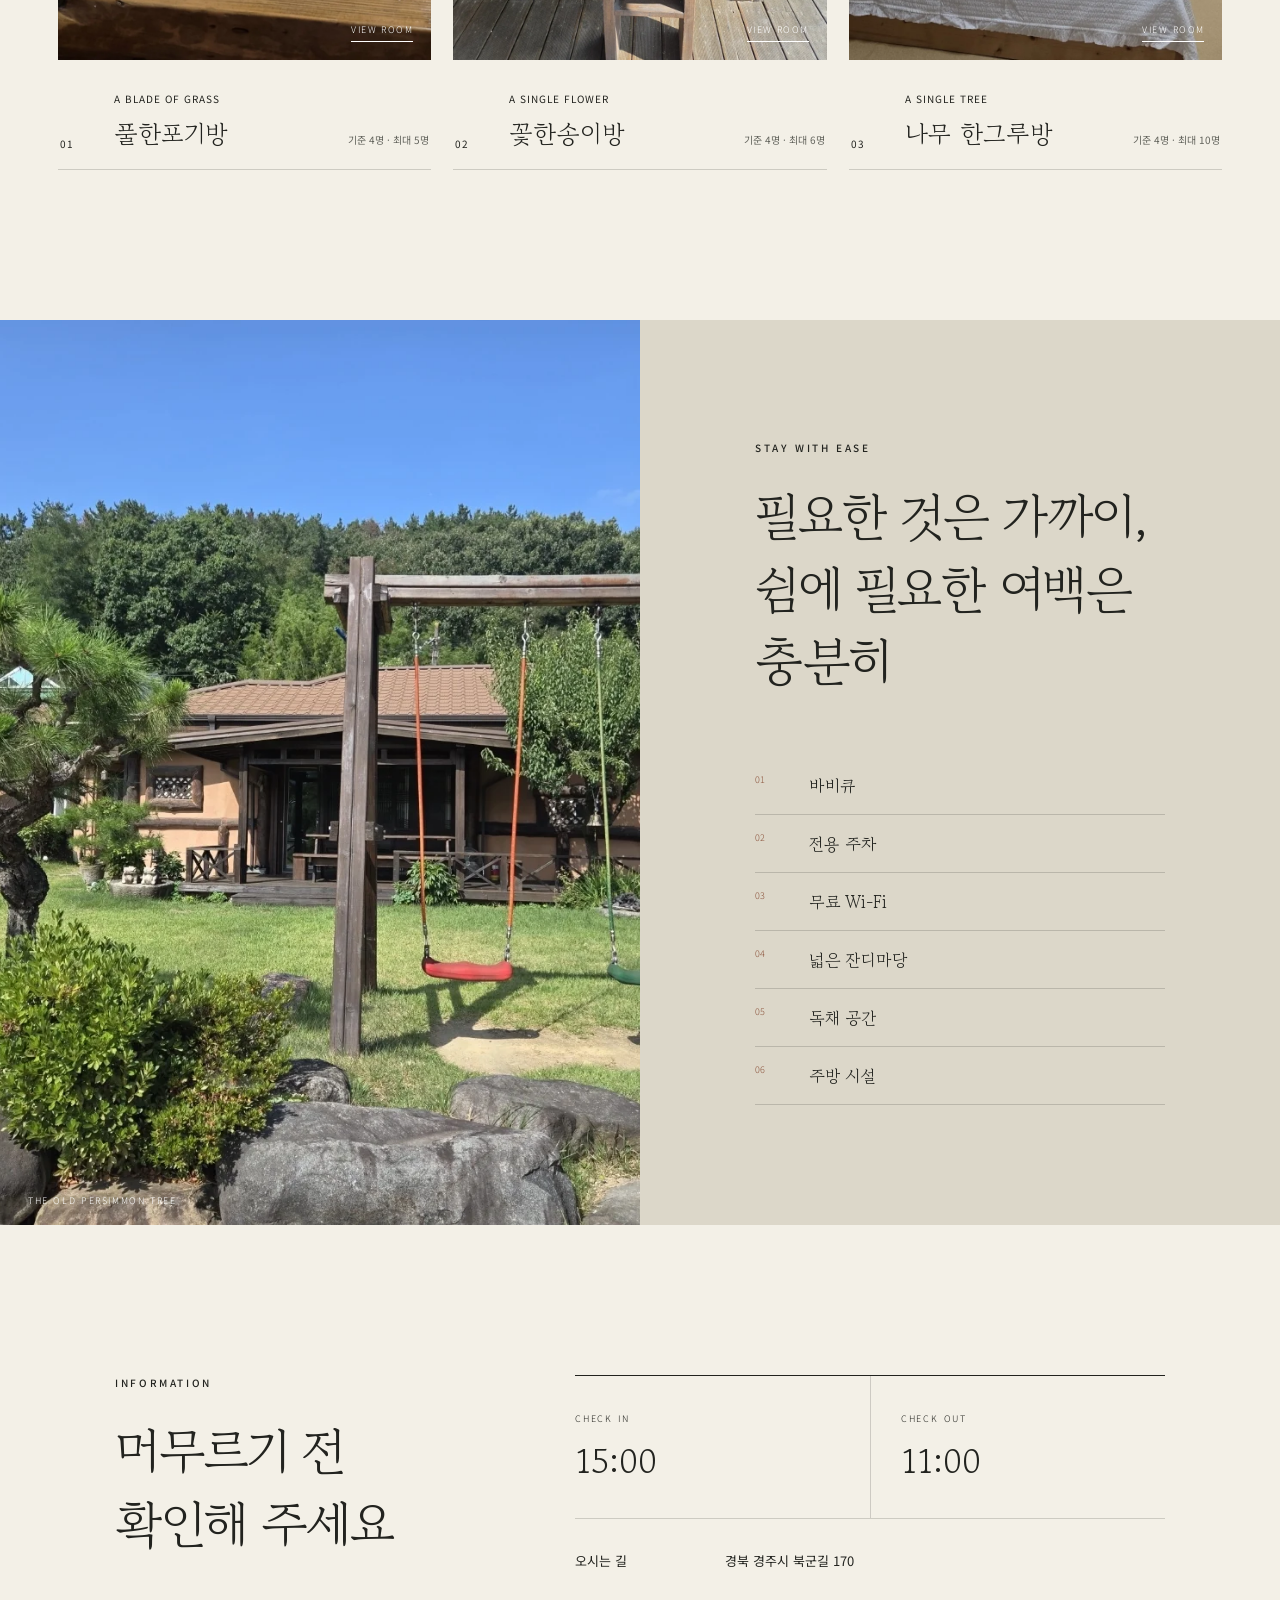
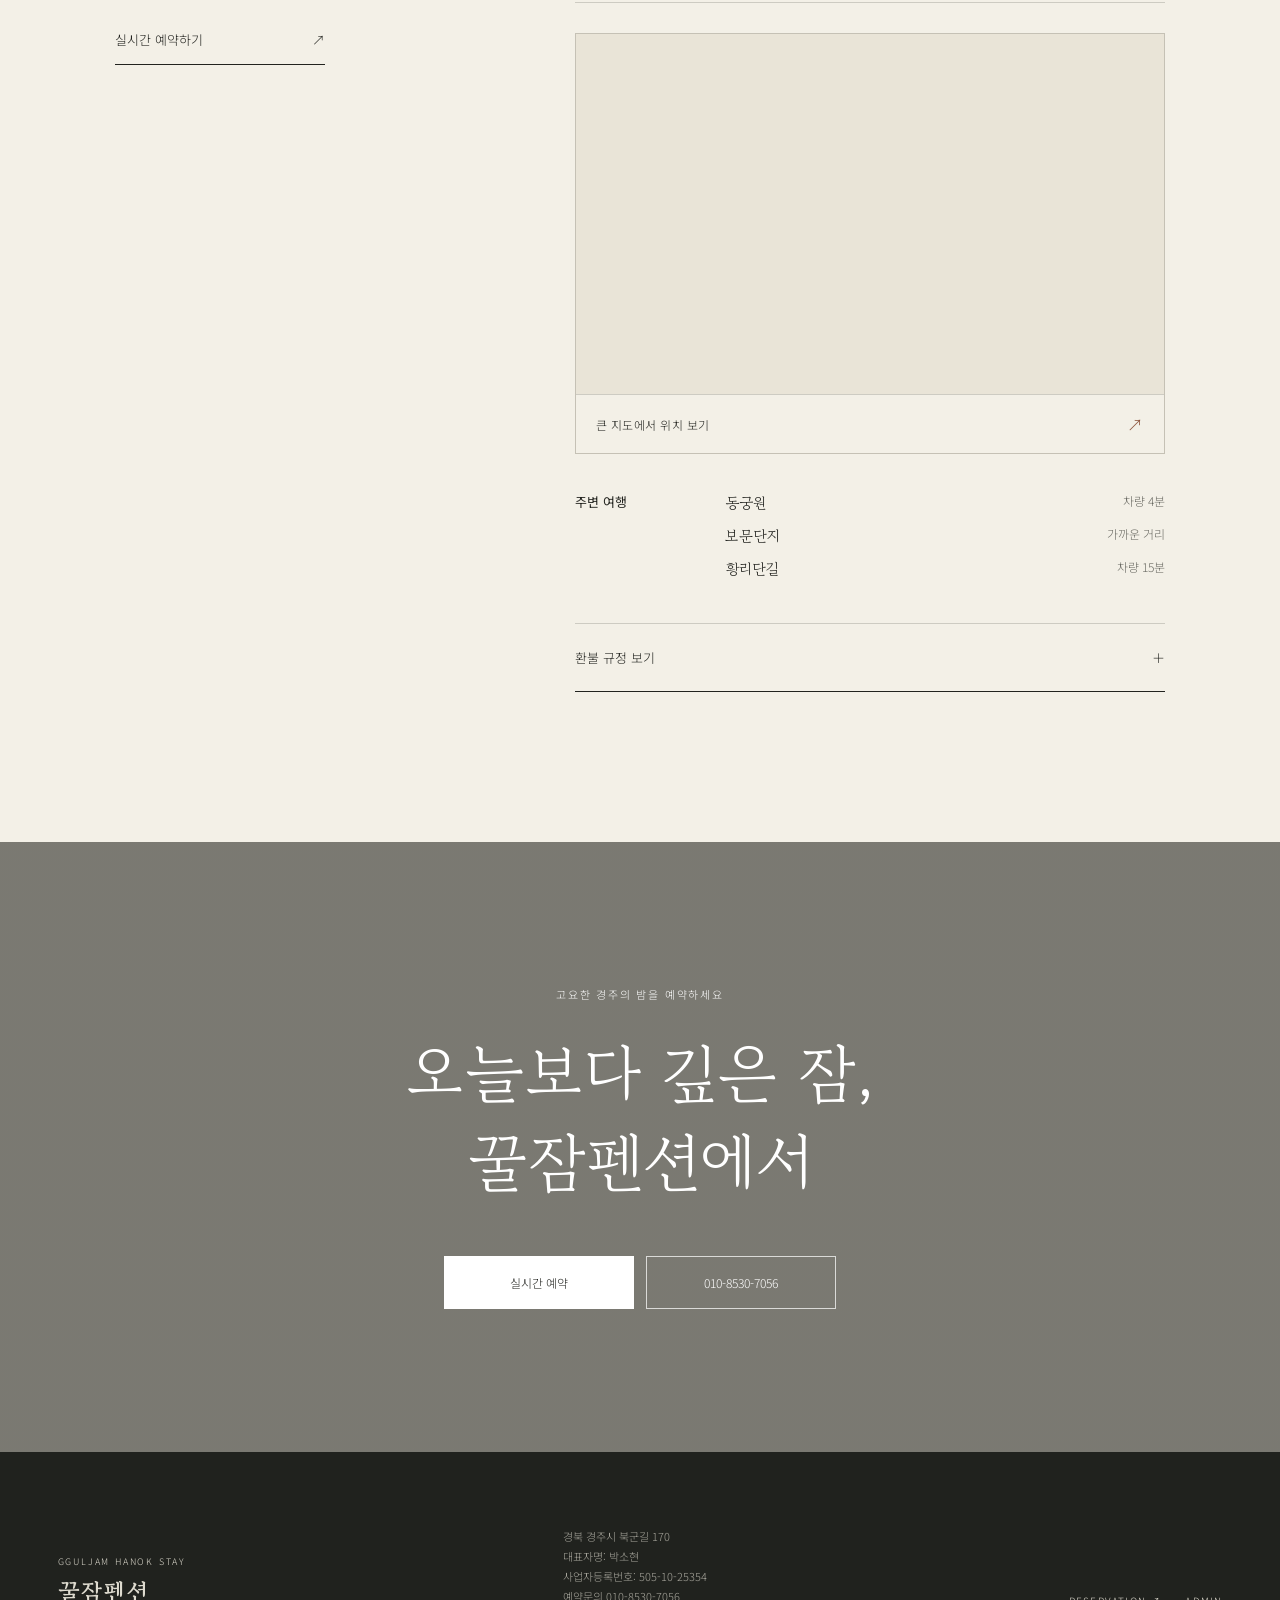
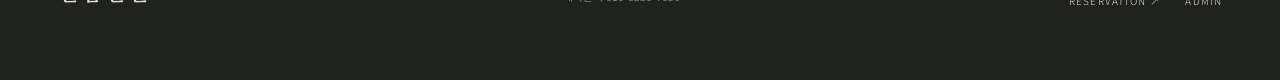
==== commit 2851fb17: "Publish reservation inquiry popup" ====
--- a/index.html
+++ b/index.html
@@ -83,7 +83,7 @@
     <div class="popup-stack" id="popupStack" aria-live="polite"></div>
     <div class="room-modal" id="roomModal" hidden></div>
   </main>
-  <script src="site-data.js?v=20260729-3"></script>
+  <script src="site-data.js?v=20260729-4"></script>
   <script src="assets/site.js"></script>
 </body>
 </html>
